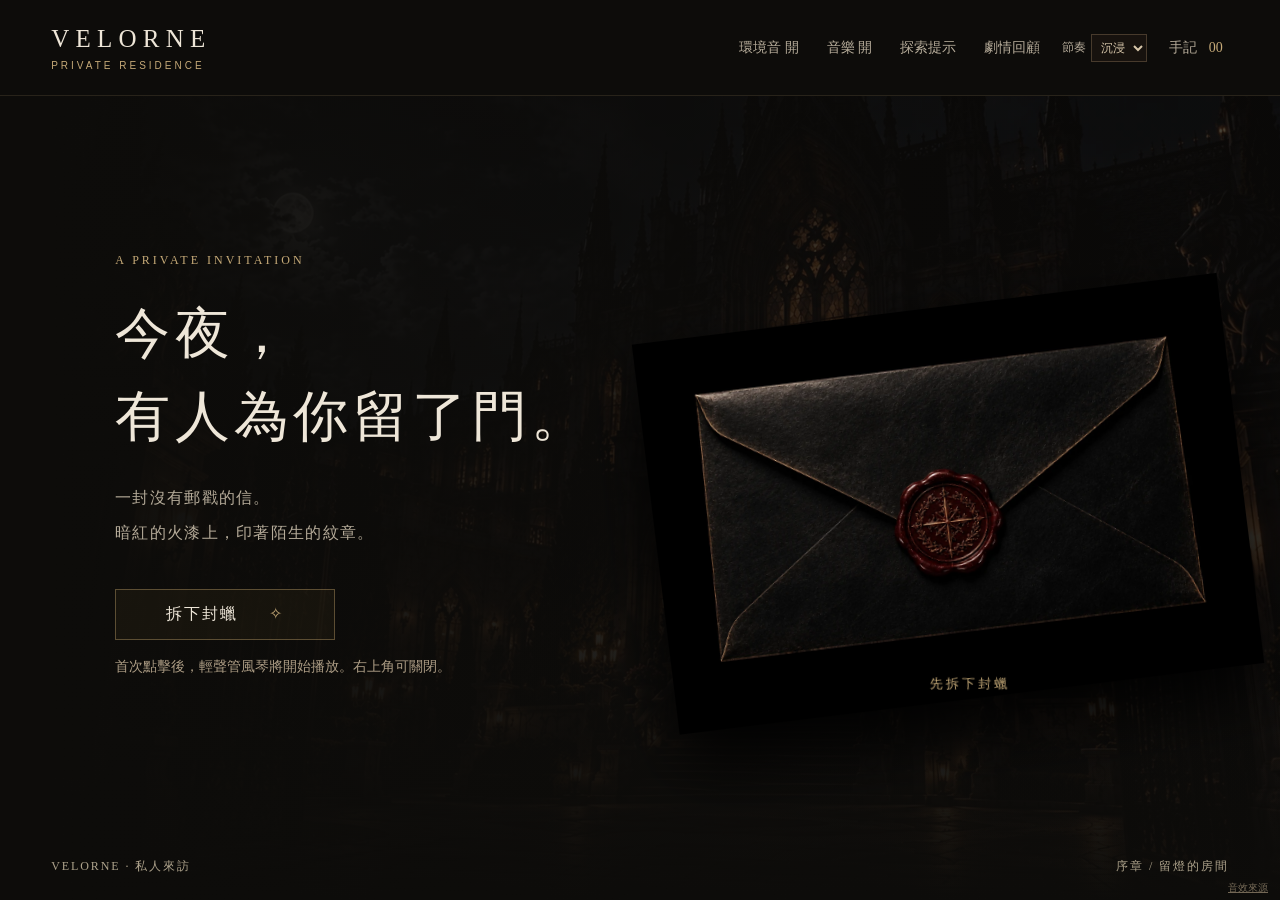
==== VELORNE_Private_Visit.html @ bbca9123 "Add files via upload" ====
<!doctype html>
<html lang="zh-Hant"><head><meta charset="utf-8"><meta name="viewport" content="width=device-width,initial-scale=1"><meta name="theme-color" content="#100d0a"><title>VELORNE — 私人來訪</title><meta name="description" content="拆開一封私人邀請，在燭光與雨聲之間，探索尚未說完的故事。"><link rel="icon" type="image/svg+xml" href="data:image/svg+xml,%3Csvg xmlns='http://www.w3.org/2000/svg' viewBox='0 0 64 64'%3E%3Crect width='64' height='64' rx='12' fill='%23100d0a'/%3E%3Cpath d='M15 16L32 49L49 16M24 16H40' fill='none' stroke='%23c6a978' stroke-width='3'/%3E%3C/svg%3E"><style id="portable-style"></style></head>
<body><main id="app">
<header><a class="wordmark" href="#" id="home" aria-label="暫停或返回邀請入口">VELORNE<span>PRIVATE RESIDENCE</span></a><div class="tools"><button id="sound" aria-pressed="true">環境音 開</button><button id="music" aria-pressed="true">音樂 開</button><button id="hint" aria-pressed="false">探索提示</button><button id="story-history">劇情回顧</button><label class="pace-control">節奏 <select id="story-pace" aria-label="劇情節奏"><option value="1">沉浸</option><option value="2.5">俐落</option><option value="8">快速</option></select></label><button id="journal">手記 <span id="count">00</span></button></div></header>
<section id="invitation" class="invitation"><img class="invitation-bg" data-asset-src="assets/exterior.webp" alt="月光下的哥德式宅邸"><div class="invitation-shade"></div><div class="intro"><p class="eyebrow">A PRIVATE INVITATION</p><h1>今夜，<br>有人為你留了門。</h1><p class="intro-copy">一封沒有郵戳的信。<br>暗紅的火漆上，印著陌生的紋章。</p><button id="open" class="primary">拆下封蠟 <span>✧</span></button><p class="audio-hint">首次點擊後，輕聲管風琴將開始播放。右上角可關閉。</p><button id="resume" class="quiet" hidden>繼續上次的來訪</button></div><button id="envelope" class="envelope" aria-label="觸碰火漆，拆開邀請函"><span class="envelope-layers"><img class="envelope-original" data-asset-src="assets/envelope.webp" alt=""><img class="envelope-wax" data-asset-src="assets/envelope.webp" alt=""><img class="envelope-card" data-asset-src="assets/card.webp" alt=""><img class="envelope-body" data-asset-src="assets/envelope-unsealed.webp" alt="黑色信封與暗紅火漆"><img class="envelope-flap" data-asset-src="assets/envelope-unsealed.webp" alt=""></span><span id="seal-caption">先拆下封蠟</span></button><div class="entry-footer"><span>VELORNE · 私人來訪</span><span>序章 / 留燈的房間</span></div></section>
<section id="exploration" hidden aria-label="宅邸探索"><div class="location"><p class="eyebrow" id="room-en"></p><h1 id="room-name"></h1><span class="explore-instruction">移動游標或手指，照亮眼前的空間</span></div><div id="stage-wrap"><div id="stage"><div id="world"><img id="scene" alt=""><div id="entry-door" hidden aria-hidden="true"><img class="entry-interior" data-asset-src="assets/hall.webp" alt=""><div class="door-leaf leaf-left"><img data-asset-src="assets/exterior.webp" alt=""></div><div class="door-leaf leaf-right"><img data-asset-src="assets/exterior.webp" alt=""></div></div><div id="rain-glass" hidden aria-hidden="true"><i style="--drop-x:31%;--drop-y:12%;--drop-time:9s;--drop-delay:-0s"></i><i style="--drop-x:35%;--drop-y:23%;--drop-time:10s;--drop-delay:-2s"></i><i style="--drop-x:39%;--drop-y:34%;--drop-time:11s;--drop-delay:-4s"></i><i style="--drop-x:42%;--drop-y:45%;--drop-time:12s;--drop-delay:-6s"></i><i style="--drop-x:48%;--drop-y:18%;--drop-time:13s;--drop-delay:-8s"></i><i style="--drop-x:51%;--drop-y:29%;--drop-time:9s;--drop-delay:-10s"></i><i style="--drop-x:54%;--drop-y:40%;--drop-time:10s;--drop-delay:-12s"></i><i style="--drop-x:58%;--drop-y:13%;--drop-time:11s;--drop-delay:-14s"></i><i style="--drop-x:65%;--drop-y:24%;--drop-time:12s;--drop-delay:-16s"></i><i style="--drop-x:68%;--drop-y:35%;--drop-time:13s;--drop-delay:-18s"></i><i style="--drop-x:71%;--drop-y:46%;--drop-time:9s;--drop-delay:-20s"></i><i style="--drop-x:74%;--drop-y:19%;--drop-time:10s;--drop-delay:-22s"></i><i style="--drop-x:77%;--drop-y:30%;--drop-time:11s;--drop-delay:-24s"></i><i style="--drop-x:80%;--drop-y:41%;--drop-time:12s;--drop-delay:-26s"></i></div><div id="raking-light" aria-hidden="true"></div><div id="spotlight" aria-hidden="true"></div><div id="hotspots"></div><div id="doorlight" hidden></div></div><div id="walk-veil" aria-hidden="true"></div></div></div><div id="caption" role="status" aria-live="polite"></div><footer class="explore-footer"><button id="back">返回前廳</button><div id="nav" aria-label="前往其他空間"></div><label id="volume-control">音量 <input id="volume" type="range" min="0" max="100" value="38" aria-label="環境音音量"></label><label id="music-control">樂音 <input id="music-volume" type="range" min="0" max="100" value="20" aria-label="背景音樂音量"></label><button id="revisit" hidden>重新開始故事</button><button id="inventory">隨身物品 00</button><span id="save">進度儲存在此瀏覽器</span></footer></section>
<a href="#" id="portable-credits-link" style="position:fixed;bottom:5px;right:12px;font-size:10px;color:#b7a588;opacity:.6;z-index:10">音效來源</a>
<div id="toast" role="status"></div>
<dialog id="detail"><button class="close" id="close" aria-label="關閉">×</button><div id="detail-body"></div></dialog>
<dialog id="image-viewer" aria-labelledby="image-title"><div class="image-toolbar"><button id="image-close" aria-label="關閉大圖">關閉</button><button id="image-less" aria-label="縮小圖片">−</button><span id="image-zoom-label">100%</span><button id="image-more" aria-label="放大圖片">＋</button><button id="image-fit">適合畫面</button><button id="image-action" hidden>繼續探索</button></div><p id="image-title"></p><div id="image-scroll"><div id="image-surface"><img id="image-full" alt=""><span class="close-rain" aria-hidden="true"><i style="left:14%;top:15%;--drop-time:9s;--drop-delay:-0s"></i><i style="left:22%;top:15%;--drop-time:10s;--drop-delay:-2s"></i><i style="left:31%;top:15%;--drop-time:11s;--drop-delay:-4s"></i><i style="left:69%;top:15%;--drop-time:12s;--drop-delay:-6s"></i><i style="left:77%;top:15%;--drop-time:13s;--drop-delay:-8s"></i><i style="left:86%;top:15%;--drop-time:14s;--drop-delay:-10s"></i></span></div></div><p class="image-help">放大後可捲動查看細節 · Esc 關閉</p></dialog></main><dialog id="portable-credits"><button id="portable-credits-close">關閉音效來源</button><h1>音效來源</h1><p>開門：<a href="https://freesound.org/people/DWOBoyle/sounds/151989/">Door-Wooden-Heavy-Open-01.wav — DWOBoyle</a>，<a href="https://creativecommons.org/licenses/by/4.0/">CC BY 4.0</a>。使用公開預覽音訊，經剪裁、降調、放慢、濾波與淡入淡出。</p><p>腳步：<a href="https://freesound.org/people/ragamuffin/sounds/118985/">male-foot-walk-marble-stereo.aif — ragamuffin</a>，<a href="https://creativecommons.org/publicdomain/zero/1.0/">CC0</a>。皮底鞋走過大理石大廳的錄音，使用公開預覽音訊，剪裁為五個落腳片段並調整音量、淡入淡出。遊戲中另加輕微空間殘響。</p><h2>紙張與門具</h2><ul><li>paper：<a href="https://freesound.org/people/OwlStorm/sounds/151220/">OwlStorm / 151220</a>（CC0；公開預覽錄音，濾波、音量調整；關門另作降調）。</li><li>book：<a href="https://freesound.org/people/OwlStorm/sounds/151221/">OwlStorm / 151221</a>（CC0；公開預覽錄音，濾波、音量調整；關門另作降調）。</li><li>door-close：<a href="https://freesound.org/people/RutgerMuller/sounds/104018/">RutgerMuller / 104018</a>（CC0；公開預覽錄音，濾波、音量調整；關門另作降調）。</li><li>handle：<a href="https://freesound.org/people/FenrirFangs/sounds/213998/">FenrirFangs / 213998</a>（CC0；公開預覽錄音，濾波、音量調整；關門另作降調）。</li><li>knock：<a href="https://freesound.org/people/qubodup/sounds/442878/">qubodup / 442878</a>（CC0；公開預覽錄音，濾波、音量調整；關門另作降調）。</li><li>envelope：<a href="https://freesound.org/people/Mafon2/sounds/360646/">Mafon2 / 360646</a>（CC0；公開預覽錄音，濾波、音量調整；關門另作降調）。</li></ul><p>書本開合：<a href="https://kenney.nl/assets/rpg-audio">Kenney RPG Audio</a>，CC0，bookOpen / bookClose。</p><h2>窗邊細雨與拆封</h2><p>雨：<a href="https://freesound.org/people/YostPeter/sounds/523405/">Gentle Rain from Window.wav — YostPeter</a>，CC0；公開預覽錄音，取段、交叉淡化、濾波與音量調整。</p><p>拆火漆擬音：<a href="https://freesound.org/people/tim.kahn/sounds/27976/">sticker peel.flac — tim.kahn</a>，<a href="https://creativecommons.org/licenses/by/4.0/">CC BY 4.0</a>；以剝離貼紙的實錄模擬封蠟離開紙面，經截取、加速、濾波與淡入淡出。敲門另截成單一輕叩；關門重新調整音量。</p><p>衣料摩擦：<a href="https://freesound.org/people/jacobzeier/sounds/163164/">heavy cloth rustle.wav — jacobzeier</a>（CC0）。公開預覽錄音，裁去尾段、放慢、濾波與淡入淡出；作為低音量衣料掠過的聲音。</p><p>衣襬：<a href="https://freesound.org/people/khenshom/sounds/481075/">Foley – Cotton clothes rustling</a> by khenshom，CC0。摘取 2.0–3.9 秒；高通、低通、調整增益與淡入淡出，保持原速。原 heavy cloth rustle 加工版另保留為雷聲備用素材，未在此段播放。</p><p>遠處低鳴：<a href="https://freesound.org/people/stratcat322/sounds/270383/">lion_growls.wav — stratcat322</a>，CC0（源自 roman_cgr 的獅子錄音）。公開預覽音訊，濾波、淡入淡出、低音量播放及空間殘響。</p></dialog><script id="portable-payload" type="application/json">{"assets": {"assets/audio/beast-distant-v25.mp3": "[data-uri]", "assets/audio/book-close.mp3": "[data-uri]", "assets/audio/book-open.mp3": "[data-uri]", "assets/audio/book.mp3": "[data-uri]", "assets/audio/cloth-brush.mp3": "[data-uri]", "assets/audio/cloth-hem-v23.mp3": "[data-uri]", "assets/audio/door-close-full.mp3": "[data-uri]", "assets/audio/door-close.mp3": "[data-uri]", "assets/audio/envelope.mp3": "[data-uri]", "assets/audio/handle.mp3": "[data-uri]", "assets/audio/heavy-door.mp3": "[data-uri]", "assets/audio/knock-soft.mp3": "[data-uri]", "assets/audio/knock.mp3": "[data-uri]", "assets/audio/marble-0.mp3": "[data-uri]", "assets/audio/marble-1.mp3": "[data-uri]", "assets/audio/marble-2.mp3": "[data-uri]", "assets/audio/marble-3.mp3": "[data-uri]", "assets/audio/marble-4.mp3": "[data-uri]", "assets/audio/paper.mp3": "[data-uri]", "assets/audio/rain-window.mp3": "[data-uri]", "assets/audio/thunder-reserve-v22.mp3": "[data-uri]", "assets/audio/wax-peel.mp3": "[data-uri]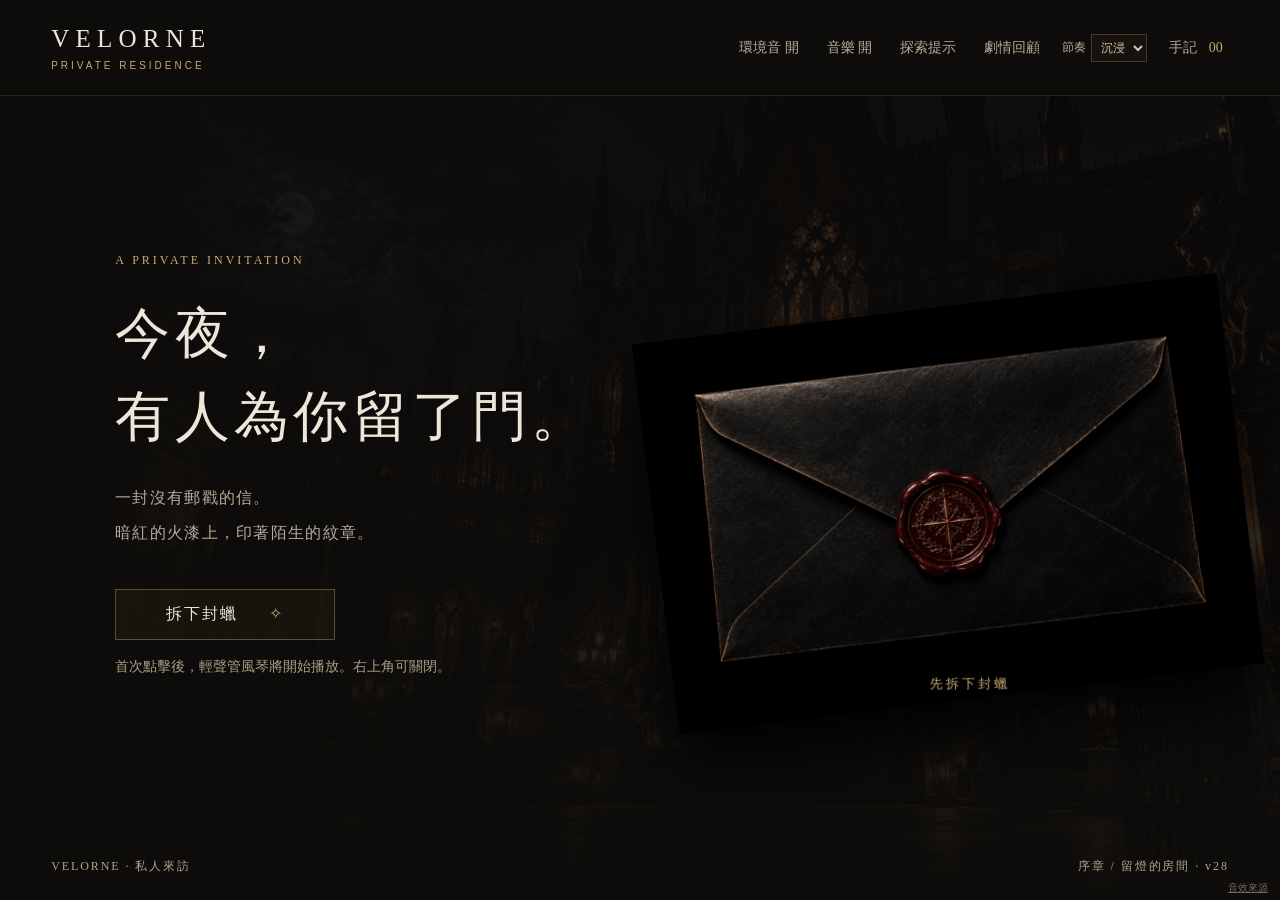
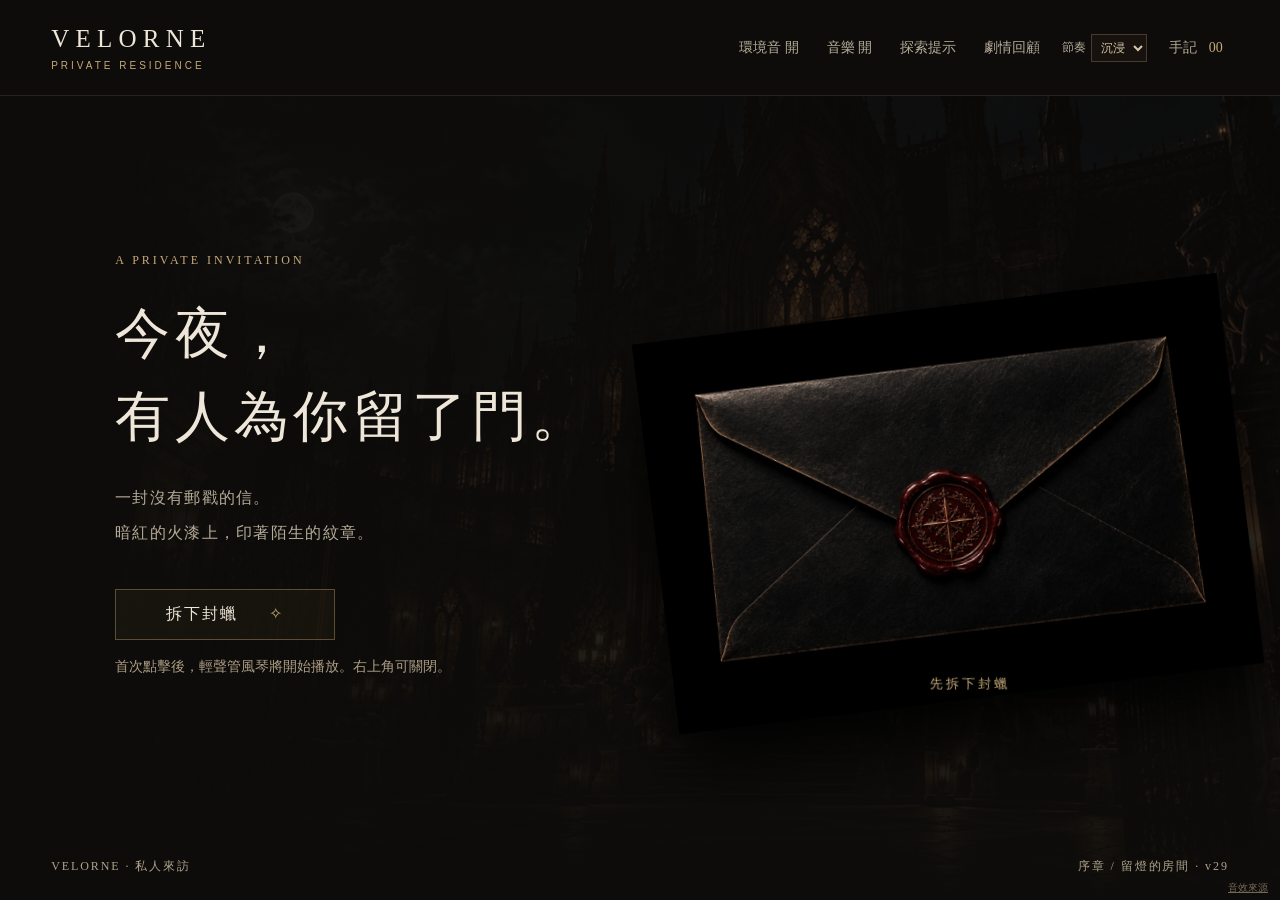
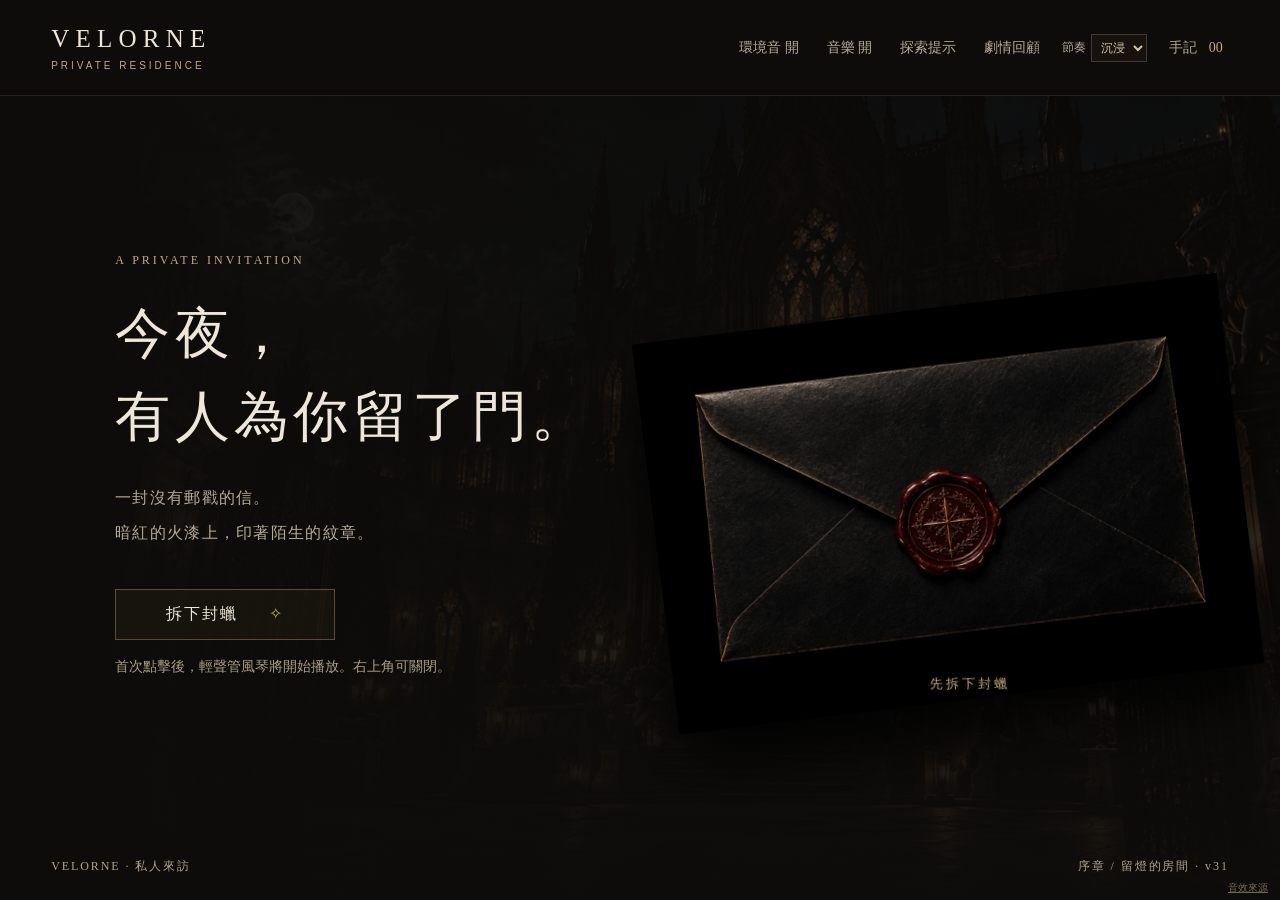
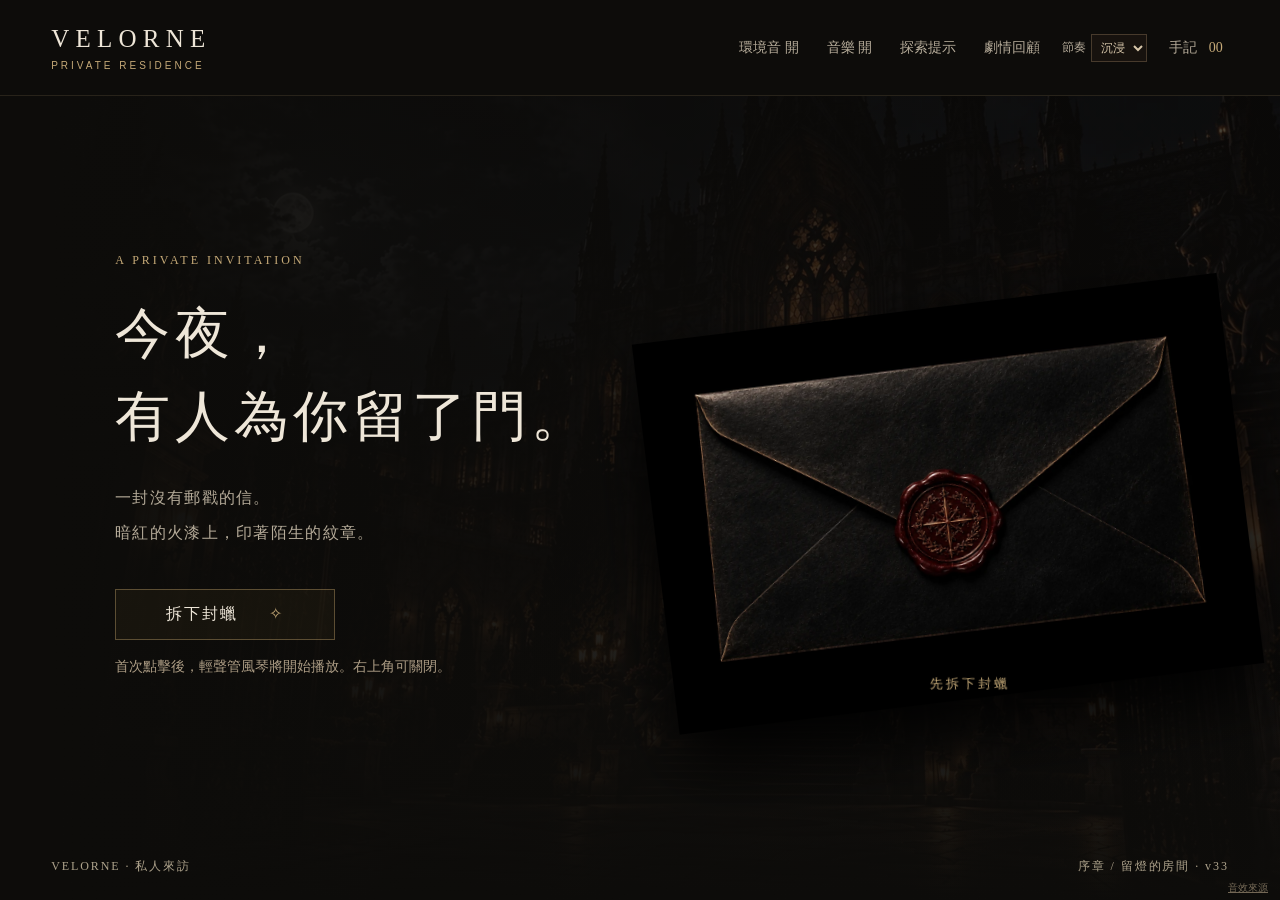
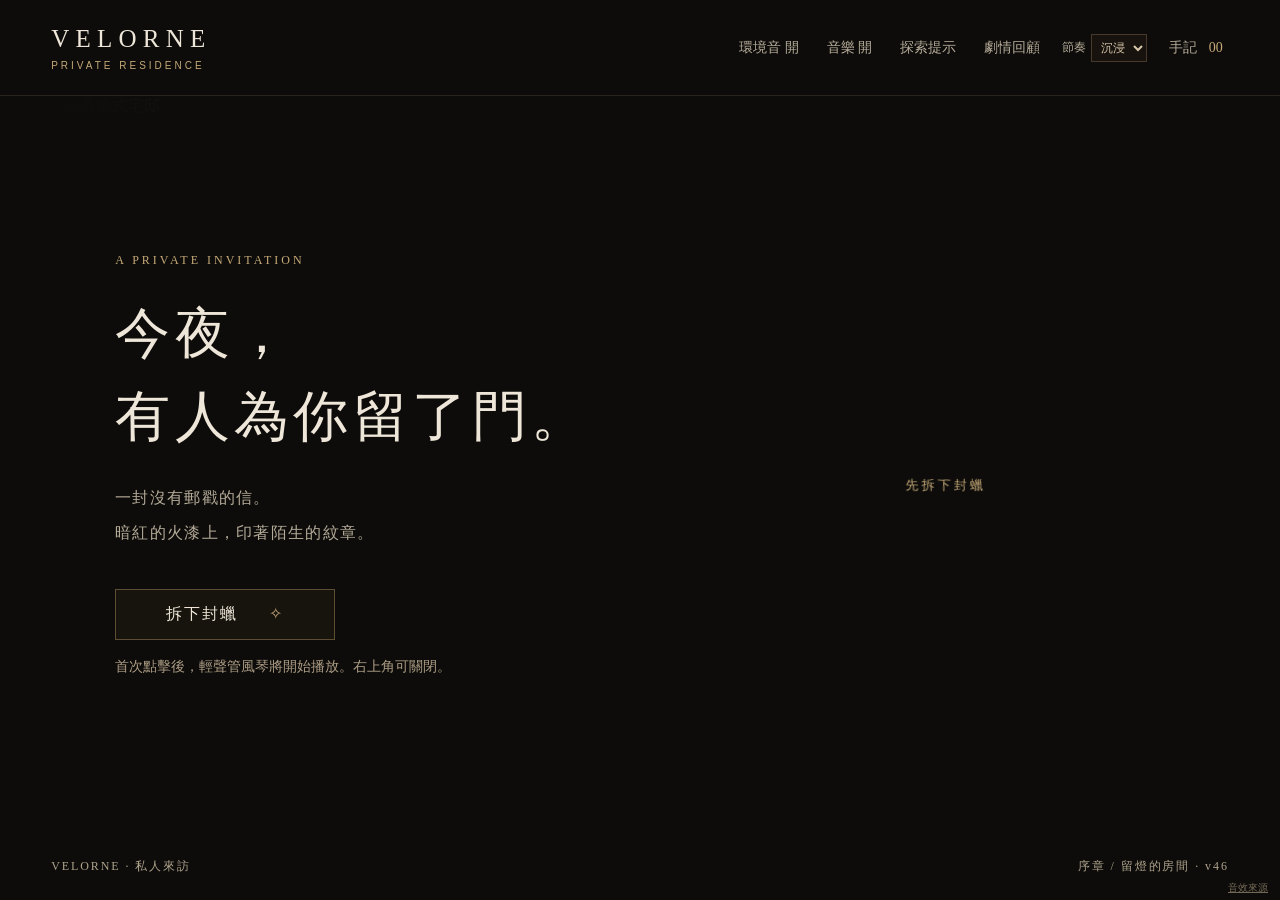
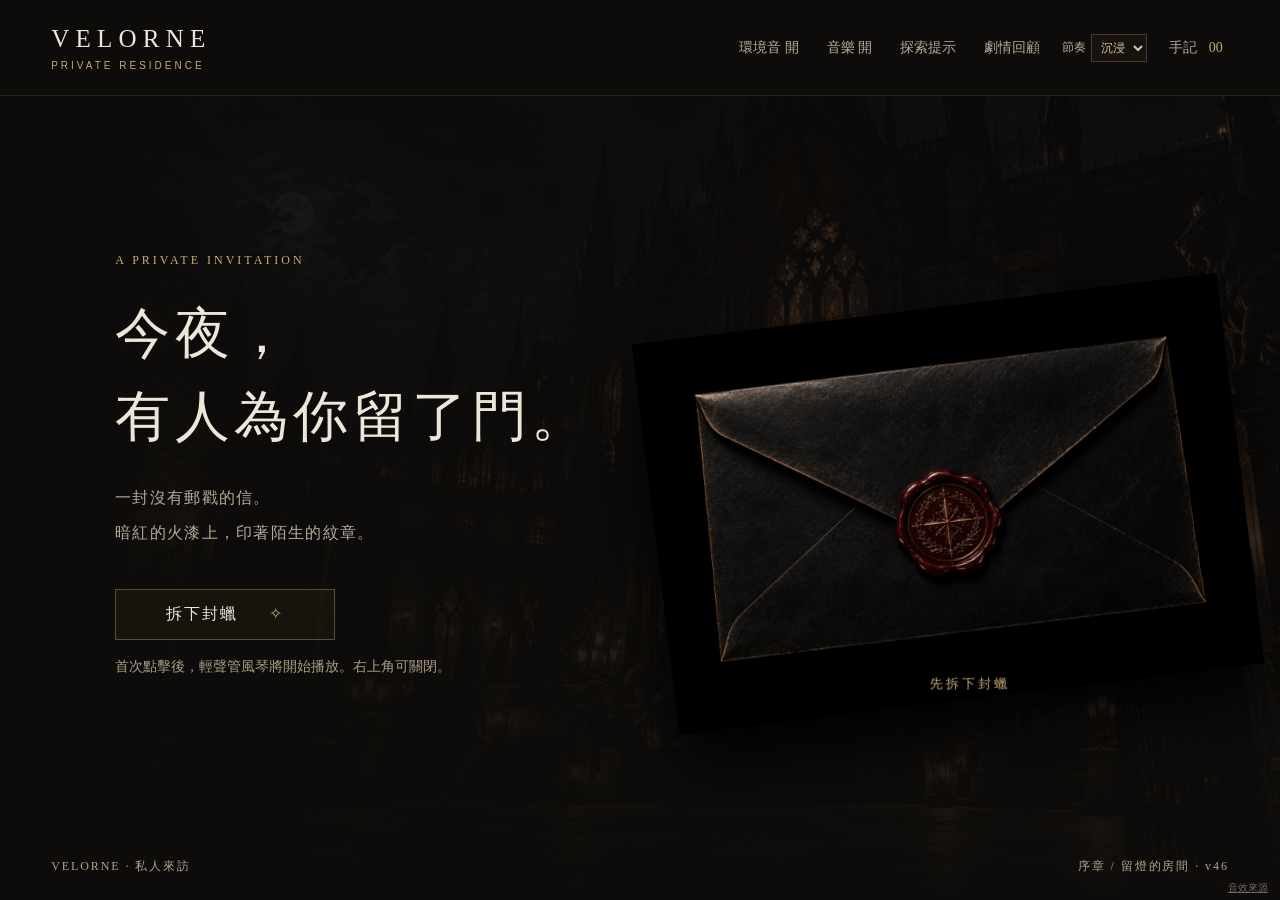
